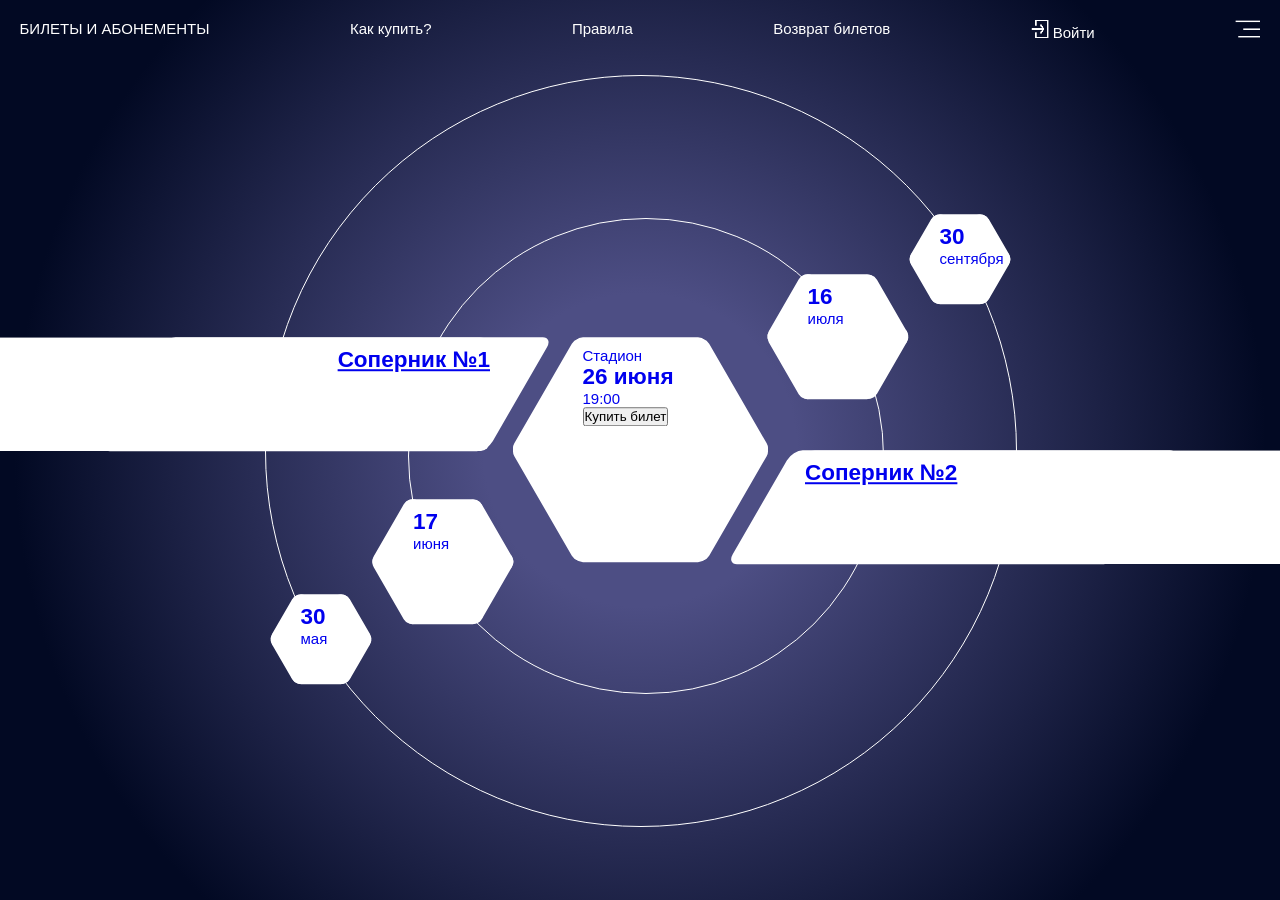
==== index.html @ 49f5b490 "fix classes" ====
<!DOCTYPE html>
<html lang="en">
<head>
    <meta charset="UTF-8">
    <meta name="viewport" content="width=device-width, initial-scale=1.0">
    <title>Hexagon</title>
    <link rel="stylesheet" href="style.css">
    <link rel="shortcut icon" href="/assets/favicon.png" type="image/png">
</head>
<body>
    <div class="circle circle--little"></div>
    <div class="circle circle--big"></div>
    <header>
        <nav class="nav">
            <ul class="nav__list">
                <li class="nav__item nav__item--uppercase"><a class="nav__link" href="#">билеты и абонементы</a></li>
                <li class="nav__item"><a class="nav__link" href="#">как купить?</a></li>
                <li class="nav__item"><a class="nav__link" href="#">правила</a></li>
                <li class="nav__item"><a class="nav__link" href="#">возврат билетов</a></li>
                <li class="nav__item"><a class="nav__link nav__link__entry" href="#"><img src="/assets/door.png" alt="" class="nav__icon nav__icon--door" height="18px"> войти</a></li>
                <li class="nav__item"> <a class="nav__link" href="#"><img src="/assets/burger.png" alt="меню" class="nav__icon nav__icon--burger" height="18px"></a>  </li>
            </ul>
        </nav>
    </header>
    <main class="hex">
        <ul class="hex__list">
            <li class="hex__item hex__item--mini hex__item--mini--right">
                <div class="hex__content">
                    <a href="#" class="hex__link">
                        <h2 class="hex__title">30</h2>
                        <p class="text hex__text">сентября</p>
                    </a>
                </div>
            </li>
            <li class="hex__item hex__item--medium hex__item--medium--right">
                <div class="hex__content">
                    <a href="#" class="hex__link">
                        <h2 class="hex__title">16</h2>
                        <p class="text hex__text">июля</p>
                    </a>
                </div>
            </li>
            <li class="hex__strip hex__strip--left">
                <div class="hex__strip__content hex__strip__content--left">
                    <a href="#" class="strip__link">
                        <h2 class="strip__title">Соперник №1</h2>
                    </a>
                </div>
            </li>
            <li class="hex__item hex__item--large hex__item--center">
                <div class="hex__content">
                    <a href="#" class="hex__link">
                        <p class="text _lo__textcation">Стадион</p>
                        <h2 class="hex__title">26 июня</h2>
                        <p class="text hex__text">19:00</p>
                        <button class="button button_buy">Купить билет</button>
                    </a>
                </div>
            </li>
            <li class="hex__strip hex__strip--right">
                <div class="hex__strip__content hex__strip__content--right">
                    <a href="#" class="strip__link">
                        <h2 class="strip__title">Соперник №2</h2>
                    </a>
                </div>
            </li>
            <li class="hex__item hex__item--medium hex__item--medium--left">
                <div class="hex__content">
                    <a href="#" class="hex__link">
                        <h2 class="hex__title">17</h2>
                        <p class="text hex__text">июня</p>
                    </a>
                </div>
            </li>
            <li class="hex__item hex__item--mini hex__item--mini--left">
                <div class="hex__content">
                    <a href="#" class="hex__link">
                        <h2 class="hex__title">30</h2>
                        <p class="text hex__text">мая</p>
                    </a>
                </div>
            </li>
        </ul>
    </main>
    <footer></footer>
    <script src="script.js"></script>
</body>
</html>
---- style.css ----
* {
  margin: 0;
  padding: 0;
}

html {
  /* background-color: #020923; */
  /* background: radial-gradient(circle at center, #4d4e84 30%, #020923), #020923;
  background-repeat: no-repeat, repeat; */
  background: radial-gradient(circle at center, #4d4e84 20%, #020923 80%);
  background-repeat: no-repeat;
  background-size: cover;
  /* height: 100vh; */

  font-size: 15px;
}

body {
  position: relative;
  
  font-family: Arial, Helvetica, sans-serif;

  height: 100vh;
  width: 100vw;
}

.circle {
  position: absolute;
  left:50%;
  top:50%;

  border: 1px solid white;
  border-radius: 50%;
}

.circle--little {
  height: 31.6rem;
  width: 31.6rem;

  margin-left:-15.5rem; 
  margin-top:-15.5rem; 
}

.circle--big {
  height: 50rem;
  width: 50rem;

  margin-left:-25rem; 
  margin-top:-25rem; 
}


/* навигатор */
.nav__list {
  display: flex;
  flex-wrap: nowrap;
  flex-direction: row;
  justify-content: space-between;

  list-style-type: none;
}

.nav__link, .hex__link {
  display: inline-block;

  white-space: nowrap;
  text-decoration: none;
}

.nav__link {
  color: white;
}

.nav__item {
  padding: 1.3rem;
}

.nav__link::first-letter {
  text-transform: capitalize;
}

.nav__link__entry {
  text-transform: capitalize;
}

.nav__item--uppercase {
  text-transform: uppercase;
}

/* блок с гексагонами */

/* ниже идёт отрисовка гексагонов - не стоит трогать эти стили */
.hex__item {
  position: relative;
  background: white;

  height: 15rem;
  width: 9rem;
  box-sizing: border-box;

  border: 10px solid white;
  border-radius: 10px;

  cursor: pointer;

  transition: all 400ms;
}

.hex__item::before,
.hex__item::after {
  content: "";
  position: absolute;
  top: -10px;
  left: -10px;

  height: 100%;
  width: 100%;

  background: inherit;
  border: inherit;
  border-radius: inherit;
}
.hex__item::before {
  transform: rotate(60deg);
}
.hex__item::after {
  transform: rotate(-60deg);
}
/* выше идёт отрисовка гексагонов */

.hex {
  width: 100%;
  height: 100%;
  position: fixed;
  top: 0;
  left: 0;
}

.hex__list {
  display: grid;
  grid-template-columns: 9rem 1.5rem 4rem 1.5rem 2rem 5.3rem 1.5rem 0.5rem 4rem 9rem 4rem 0.5rem 1.5rem 5.3rem 2rem 1.5rem 4rem 1.5rem 9rem;
  grid-template-rows: 4rem 2.11rem 2.11rem 4.22rem 3.28rem 3.28rem 4.22rem 2.11rem 2.11rem 4rem;
  justify-content: center;

  list-style-type: none;

  position: absolute;
  top: 50%;
  left: 50%;
  transform: translate(-50%, -50%);
}

.hex__item--mini {
  height: 6rem;
  width: 4rem;
}

.hex__item--medium {
  height: 8.33rem;
  width: 5.3rem;
}

.hex__item--large {
  height: 15rem;
  width: 9rem;
}

.hex__strip {
  position: relative;
  background: white;

  height: 7.567rem;
  /* width: 100%; */
  transform: skewX(-30deg);
  box-sizing: border-box;

  border: 10px solid white;
  border-radius: 10px;

  transition: all 400ms;
}

.hex__strip__content {
  position: absolute;
  background: inherit;
  top: -10px;

  height: inherit;
  width: 1500px;
  transform: skewX(30deg);
  box-sizing: border-box;

  border: inherit;
  border-radius: inherit;

  transition: inherit;
}

.hex__strip__content--left {
  right: 20px;
  border-right: none;
  text-align: right;
}

.hex__strip__content--right {
 left: 35px;
 border-left: none;
  text-align: left;
}

.hex__item--mini--right {
  grid-row-start: 1;
  grid-row-end: 3;
  grid-column-start: 17;
  grid-column-end: 18;
}

.hex__item--medium--right {
  grid-row-start: 2;
  grid-row-end: 5;
  grid-column-start: 14;
  grid-column-end: 15;
}

.hex__strip--left {
    grid-row-start: 4;
    grid-row-end: 6;
    grid-column-start: 1;
    grid-column-end: 10;

    margin-right: 3.5rem;
}

.hex__item--center {
  grid-row-start: 4;
  grid-row-end: 8;
  grid-column-start: 10;
  grid-column-end: 11;
}

.hex__strip--right {
  grid-row-start: 6;
  grid-row-end: 8;
  grid-column-start: 11;
  grid-column-end: 20;

  margin-left: 3.5rem;
}

.hex__item--medium--left {
  grid-row-start: 7;
  grid-row-end: 10;
  grid-column-start: 6;
  grid-column-end: 7;
}

.hex__item--mini--left {
  grid-row-start: 9;
  grid-row-end: 11;
  grid-column-start: 3;
  grid-column-end: 4;
}

.hex__content {
  position: absolute;
  z-index: 1;
}
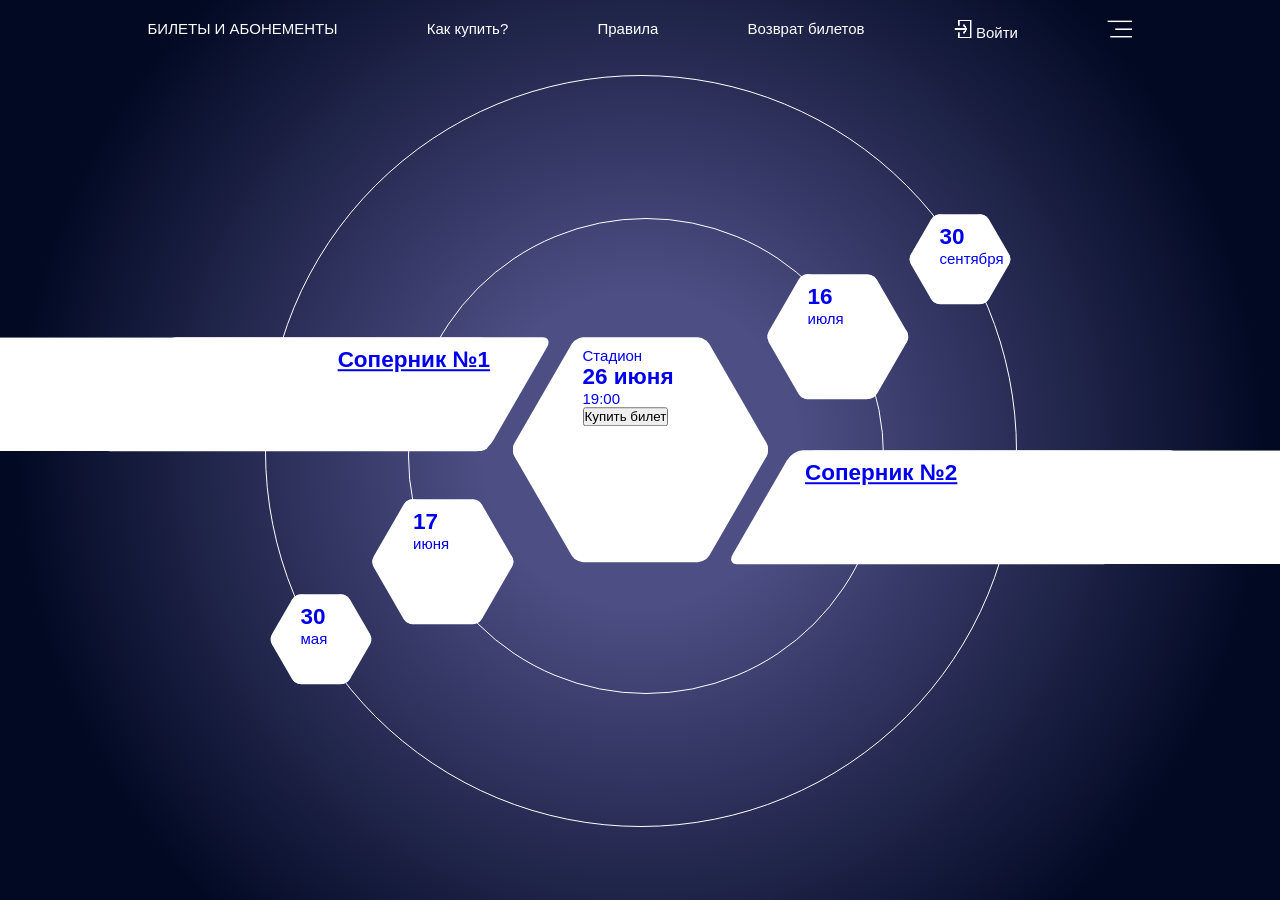
==== commit 65d4d3b4: "WIP" ====
--- a/index.html
+++ b/index.html
@@ -17,7 +17,7 @@
                 <li class="nav__item"><a class="nav__link" href="#">как купить?</a></li>
                 <li class="nav__item"><a class="nav__link" href="#">правила</a></li>
                 <li class="nav__item"><a class="nav__link" href="#">возврат билетов</a></li>
-                <li class="nav__item"><a class="nav__link nav__link__entry" href="#"><img src="/assets/door.png" alt="" class="nav__icon nav__icon--door" height="18px"> войти</a></li>
+                <li class="nav__item nav__item__entry"><a class="nav__link nav__link__entry" href="#"><img src="/assets/door.png" alt="" class="nav__icon nav__icon--door" height="18px"> войти</a></li>
                 <li class="nav__item"> <a class="nav__link" href="#"><img src="/assets/burger.png" alt="меню" class="nav__icon nav__icon--burger" height="18px"></a>  </li>
             </ul>
         </nav>
--- a/style.css
+++ b/style.css
@@ -4,15 +4,13 @@
 }
 
 html {
-  /* background-color: #020923; */
-  /* background: radial-gradient(circle at center, #4d4e84 30%, #020923), #020923;
-  background-repeat: no-repeat, repeat; */
   background: radial-gradient(circle at center, #4d4e84 20%, #020923 80%);
   background-repeat: no-repeat;
   background-size: cover;
-  /* height: 100vh; */
 
   font-size: 15px;
+
+  overflow: hidden;
 }
 
 body {
@@ -57,6 +55,9 @@
   flex-direction: row;
   justify-content: space-between;
 
+  max-width: 1024px;
+  margin: 0 auto;
+
   list-style-type: none;
 }
 
@@ -82,6 +83,10 @@
 .nav__link__entry {
   text-transform: capitalize;
 }
+
+/* .nav__item__entry {
+  align-self: right;
+} */
 
 .nav__item--uppercase {
   text-transform: uppercase;
@@ -134,6 +139,8 @@
   position: fixed;
   top: 0;
   left: 0;
+/* 
+  overflow: hidden; */
 }
 
 .hex__list {
@@ -170,7 +177,6 @@
   background: white;
 
   height: 7.567rem;
-  /* width: 100%; */
   transform: skewX(-30deg);
   box-sizing: border-box;
 
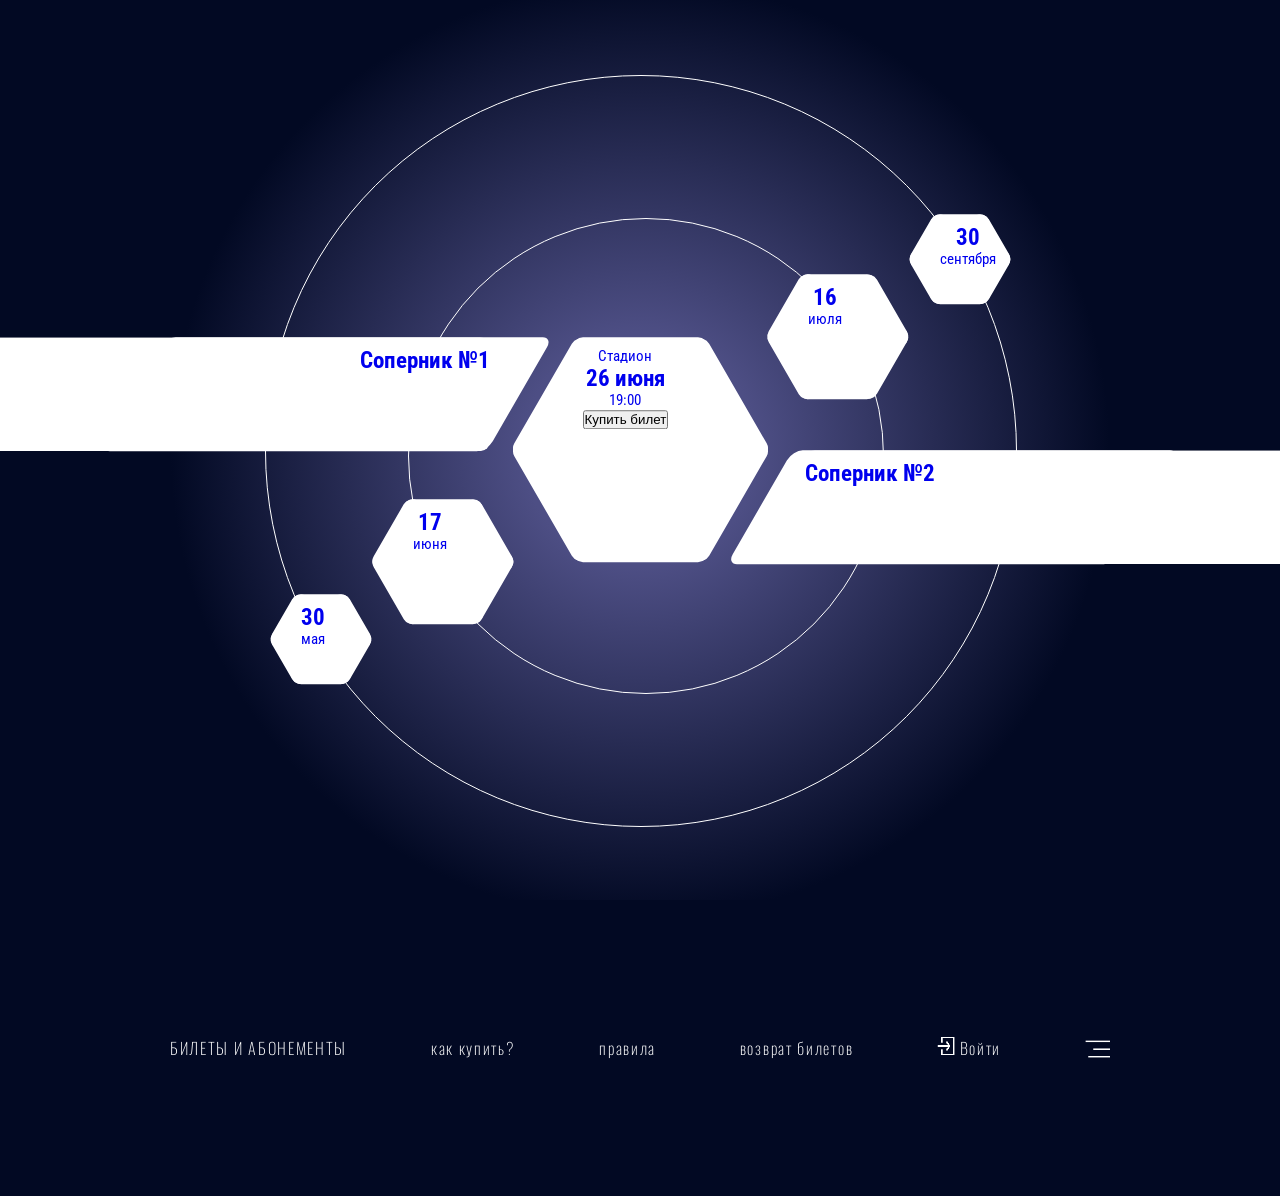
==== commit 8f3cebf6: "WIP" ====
--- a/index.html
+++ b/index.html
@@ -8,6 +8,7 @@
     <link rel="shortcut icon" href="/assets/favicon.png" type="image/png">
 </head>
 <body>
+    <div class="gradient_bg"></div>
     <div class="circle circle--little"></div>
     <div class="circle circle--big"></div>
     <header>
--- a/style.css
+++ b/style.css
@@ -1,25 +1,59 @@
+@import url('https://fonts.googleapis.com/css2?family=Oswald:wght@200;300;400;500;600;700&display=swap');
+@import url('https://fonts.googleapis.com/css2?family=Roboto+Condensed:wght@300;400;700&display=swap');
+
 * {
   margin: 0;
   padding: 0;
 }
 
-html {
+html {  
+  background: #020923;
+
+  font-size: 15px;
+
+  overflow: hidden;
+}
+
+body {
+  position: relative;
+  
+  font-family: "Roboto Condensed", Arial, Helvetica, sans-serif;
+
+  height: 100vh;
+  width: 100vw;
+}
+
+.gradient_bg {
+  height: 100vh;
+  width: 100vw;
+
   background: radial-gradient(circle at center, #4d4e84 20%, #020923 80%);
   background-repeat: no-repeat;
   background-size: cover;
-
-  font-size: 15px;
-
-  overflow: hidden;
-}
-
-body {
-  position: relative;
-  
-  font-family: Arial, Helvetica, sans-serif;
-
-  height: 100vh;
-  width: 100vw;
+}
+
+@media (min-width: 950px) {
+  .gradient_bg {
+    background: radial-gradient(circle at center, #4d4e84 15%, #020923 70%);
+  }
+}
+
+@media (min-width: 1100px) {
+  .gradient_bg {
+    background: radial-gradient(circle at center, #4d4e84 15%, #020923 60%);
+  }
+}
+
+@media (min-width: 1400px) {
+  .gradient_bg {
+    background: radial-gradient(circle at center, #4d4e84 10%, #020923 47%);
+  }
+}
+
+@media (min-width: 1800px) {
+  .gradient_bg {
+    background: radial-gradient(circle at center, #4d4e84 10%, #020923 40%);
+  }
 }
 
 .circle {
@@ -49,11 +83,25 @@
 
 
 /* навигатор */
+.nav {  
+  /* display: block; */
+
+  font-family: "Oswald", Arial, Helvetica, sans-serif;
+  font-weight: 200;
+  font-size: 1.08rem;
+  letter-spacing: 1.7px;
+
+  /* position: absolute;
+  top: 115px;
+  width: 100%;
+  z-index: 100; */
+}
+
 .nav__list {
   display: flex;
   flex-wrap: nowrap;
   flex-direction: row;
-  justify-content: space-between;
+  justify-content: center;
 
   max-width: 1024px;
   margin: 0 auto;
@@ -61,9 +109,10 @@
   list-style-type: none;
 }
 
-.nav__link, .hex__link {
-  display: inline-block;
-
+.nav__link, .hex__link, .strip__link {
+  /* display: inline-block; */
+
+  vertical-align: middle;
   white-space: nowrap;
   text-decoration: none;
 }
@@ -73,7 +122,37 @@
 }
 
 .nav__item {
-  padding: 1.3rem;
+  flex-grow: 1;
+  text-align: center;
+
+  padding: 8.9rem 0rem;
+}
+
+.nav__item:first-of-type {
+  /* padding-left: 3rem; */
+  
+}
+
+.nav__item--uppercase {
+  align-self: left;
+}
+
+.nav__item:nth-of-type(2) {}
+
+.nav__item:nth-of-type(3) {
+  padding-left: 0rem;
+  padding-right: 0rem;
+}
+
+.nav__item:nth-of-type(4) {}
+
+.nav__item__entry {
+  /* padding-right: 0rem; */
+}
+
+.nav__item:last-of-type {
+  /* padding-right: 2.8rem; */
+  padding-top: 9.1rem;
 }
 
 .nav__link::first-letter {
@@ -97,6 +176,8 @@
 /* ниже идёт отрисовка гексагонов - не стоит трогать эти стили */
 .hex__item {
   position: relative;
+  text-align: center;
+  
   background: white;
 
   height: 15rem;
@@ -139,8 +220,8 @@
   position: fixed;
   top: 0;
   left: 0;
-/* 
-  overflow: hidden; */
+
+  /* margin-top: -70px; */
 }
 
 .hex__list {
@@ -163,7 +244,7 @@
 }
 
 .hex__item--medium {
-  height: 8.33rem;
+  height: 8.34rem;
   width: 5.3rem;
 }
 
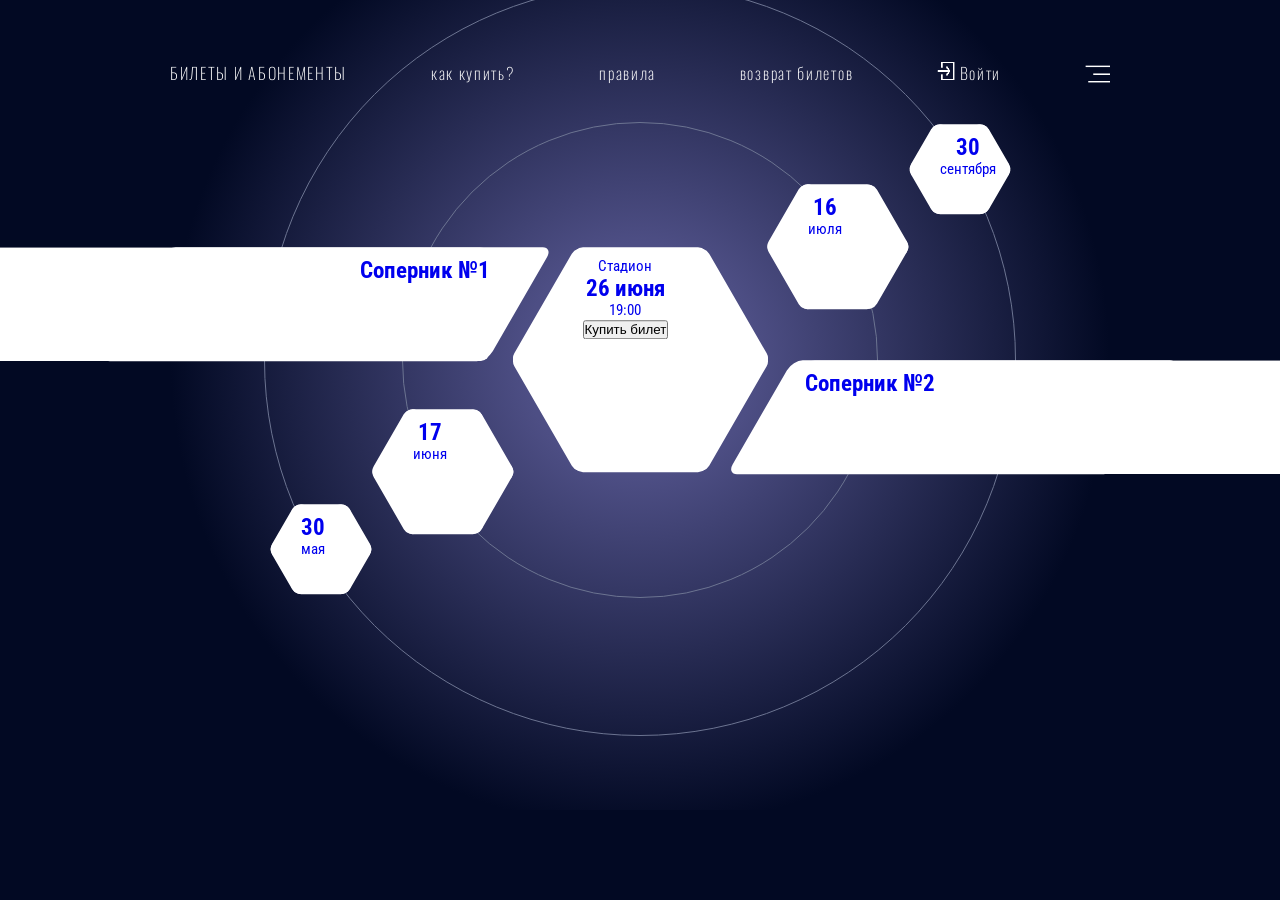
==== commit 82e2be12: "fix bg position" ====
--- a/index.html
+++ b/index.html
@@ -9,8 +9,11 @@
 </head>
 <body>
     <div class="gradient_bg"></div>
-    <div class="circle circle--little"></div>
-    <div class="circle circle--big"></div>
+    <div class="circles_bg">
+        <div class="circle circle--little"></div>
+        <div class="circle circle--big"></div>
+    </div>
+
     <header>
         <nav class="nav">
             <ul class="nav__list">
--- a/style.css
+++ b/style.css
@@ -24,8 +24,18 @@
 }
 
 .gradient_bg {
-  height: 100vh;
-  width: 100vw;
+  position: absolute;
+  z-index: -2;
+  
+  top: 50%;
+  left: 50%;
+
+  transform: translate(-50%, -50%);
+
+  height: inherit;
+  width: inherit;
+
+  /* margin-top: -100px; */
 
   background: radial-gradient(circle at center, #4d4e84 20%, #020923 80%);
   background-repeat: no-repeat;
@@ -56,45 +66,45 @@
   }
 }
 
+.circles_bg {
+  margin-top: -10vh;
+}
+
 .circle {
   position: absolute;
+  z-index: -1;
   left:50%;
   top:50%;
-
-  border: 1px solid white;
+ 
+
+  border: 1px solid #6c7491;
   border-radius: 50%;
 }
 
 .circle--little {
   height: 31.6rem;
   width: 31.6rem;
-
-  margin-left:-15.5rem; 
-  margin-top:-15.5rem; 
+  transform: translate(-50%, -50%);
+
+  /* margin-left:-15.5rem; 
+  margin-top:-15.5rem;  */
 }
 
 .circle--big {
   height: 50rem;
   width: 50rem;
-
-  margin-left:-25rem; 
-  margin-top:-25rem; 
+  transform: translate(-50%, -50%);
+  /* margin-left:-25rem; 
+  margin-top:-25rem;  */
 }
 
 
 /* навигатор */
 .nav {  
-  /* display: block; */
-
   font-family: "Oswald", Arial, Helvetica, sans-serif;
   font-weight: 200;
   font-size: 1.08rem;
   letter-spacing: 1.7px;
-
-  /* position: absolute;
-  top: 115px;
-  width: 100%;
-  z-index: 100; */
 }
 
 .nav__list {
@@ -105,13 +115,12 @@
 
   max-width: 1024px;
   margin: 0 auto;
+  padding-top: 1rem;
 
   list-style-type: none;
 }
 
 .nav__link, .hex__link, .strip__link {
-  /* display: inline-block; */
-
   vertical-align: middle;
   white-space: nowrap;
   text-decoration: none;
@@ -236,6 +245,7 @@
   top: 50%;
   left: 50%;
   transform: translate(-50%, -50%);
+  margin-top: -10vh;
 }
 
 .hex__item--mini {
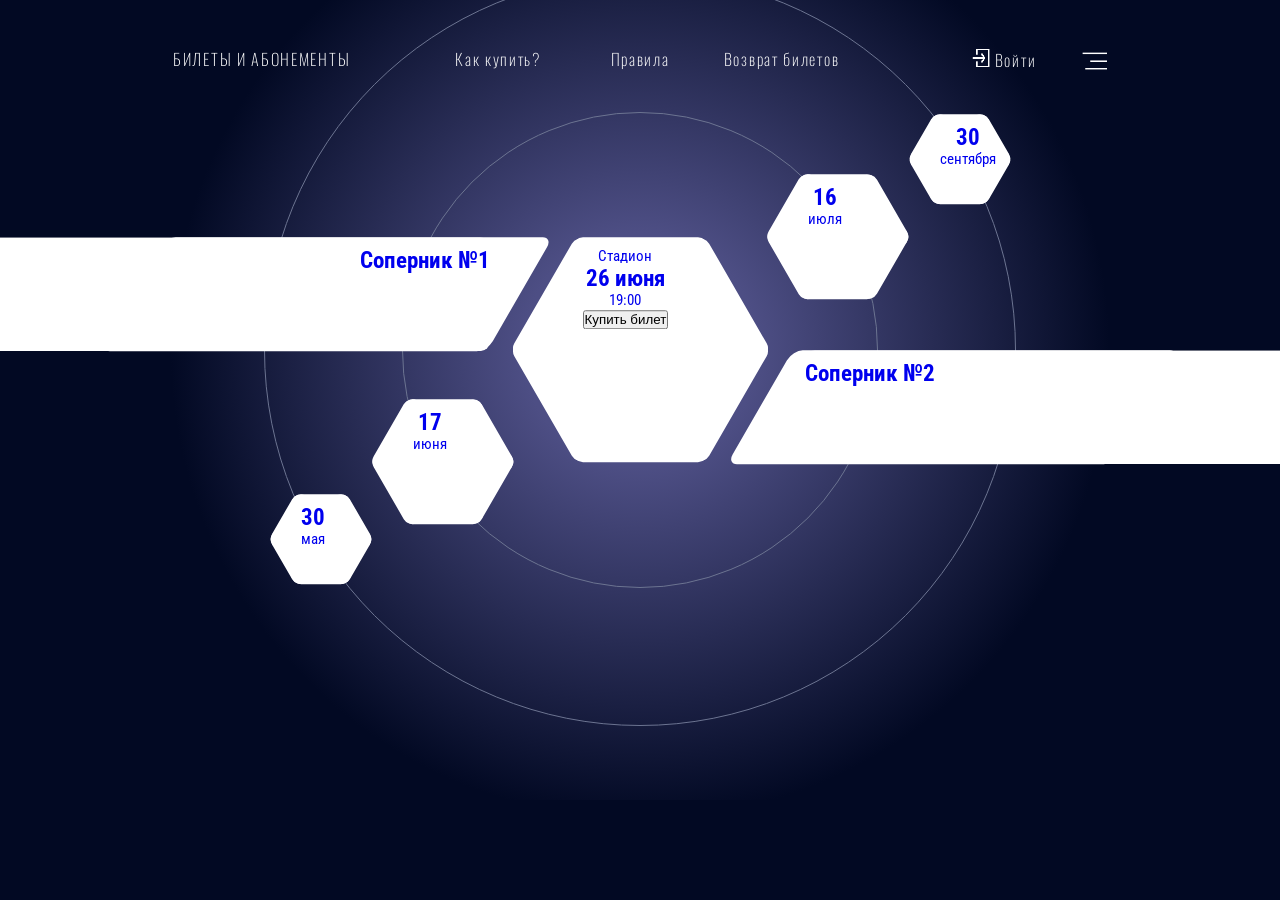
==== commit 9fadcf6b: "fix header nav" ====
--- a/index.html
+++ b/index.html
@@ -17,11 +17,11 @@
     <header>
         <nav class="nav">
             <ul class="nav__list">
-                <li class="nav__item nav__item--uppercase"><a class="nav__link" href="#">билеты и абонементы</a></li>
-                <li class="nav__item"><a class="nav__link" href="#">как купить?</a></li>
-                <li class="nav__item"><a class="nav__link" href="#">правила</a></li>
-                <li class="nav__item"><a class="nav__link" href="#">возврат билетов</a></li>
-                <li class="nav__item nav__item__entry"><a class="nav__link nav__link__entry" href="#"><img src="/assets/door.png" alt="" class="nav__icon nav__icon--door" height="18px"> войти</a></li>
+                <li class="nav__item nav__item--uppercase"><a class="nav__link" href="#">Билеты и абонементы</a></li>
+                <li class="nav__item"><a class="nav__link" href="#">Как купить?</a></li>
+                <li class="nav__item"><a class="nav__link" href="#">Правила</a></li>
+                <li class="nav__item"><a class="nav__link" href="#">Возврат билетов</a></li>
+                <li class="nav__item nav__item__entry"><a class="nav__link nav__link__entry" href="#"><img src="/assets/door.png" alt="" class="nav__icon nav__icon--door" height="18px"> Войти</a></li>
                 <li class="nav__item"> <a class="nav__link" href="#"><img src="/assets/burger.png" alt="меню" class="nav__icon nav__icon--burger" height="18px"></a>  </li>
             </ul>
         </nav>
--- a/style.css
+++ b/style.css
@@ -29,13 +29,10 @@
   
   top: 50%;
   left: 50%;
-
   transform: translate(-50%, -50%);
 
   height: inherit;
   width: inherit;
-
-  /* margin-top: -100px; */
 
   background: radial-gradient(circle at center, #4d4e84 20%, #020923 80%);
   background-repeat: no-repeat;
@@ -67,7 +64,7 @@
 }
 
 .circles_bg {
-  margin-top: -10vh;
+  margin-top: -100px;
 }
 
 .circle {
@@ -85,17 +82,12 @@
   height: 31.6rem;
   width: 31.6rem;
   transform: translate(-50%, -50%);
-
-  /* margin-left:-15.5rem; 
-  margin-top:-15.5rem;  */
 }
 
 .circle--big {
   height: 50rem;
   width: 50rem;
   transform: translate(-50%, -50%);
-  /* margin-left:-25rem; 
-  margin-top:-25rem;  */
 }
 
 
@@ -105,13 +97,15 @@
   font-weight: 200;
   font-size: 1.08rem;
   letter-spacing: 1.7px;
+  line-height: 1.1rem;
 }
 
 .nav__list {
   display: flex;
   flex-wrap: nowrap;
   flex-direction: row;
-  justify-content: center;
+  justify-content: space-between;
+  /* align-content: center; */
 
   max-width: 1024px;
   margin: 0 auto;
@@ -132,49 +126,43 @@
 
 .nav__item {
   flex-grow: 1;
+  flex-shrink: 1;
+  flex-basis: 0;
   text-align: center;
 
   padding: 8.9rem 0rem;
 }
 
-.nav__item:first-of-type {
-  /* padding-left: 3rem; */
-  
-}
-
-.nav__item--uppercase {
-  align-self: left;
-}
-
-.nav__item:nth-of-type(2) {}
+.nav__item:nth-of-type(1) {
+  flex-grow: 1.8;
+  text-align: left;
+
+  margin-left: 3rem;
+}
+
+.nav__item:nth-of-type(2) {
+  flex-grow: 1;
+}
 
 .nav__item:nth-of-type(3) {
-  padding-left: 0rem;
-  padding-right: 0rem;
-}
-
-.nav__item:nth-of-type(4) {}
-
-.nav__item__entry {
-  /* padding-right: 0rem; */
-}
-
-.nav__item:last-of-type {
-  /* padding-right: 2.8rem; */
+  flex-grow: 1;
+}
+
+.nav__item:nth-of-type(4) {
+  flex-grow: 1;
+}
+
+.nav__item:nth-of-type(5) {
+  flex-grow: 1.3;
+  text-align: right;
+}
+
+.nav__item:nth-of-type(6) {
+  flex-grow: .5;
+  text-align: right;
   padding-top: 9.1rem;
-}
-
-.nav__link::first-letter {
-  text-transform: capitalize;
-}
-
-.nav__link__entry {
-  text-transform: capitalize;
-}
-
-/* .nav__item__entry {
-  align-self: right;
-} */
+  margin-right: 3rem;
+}
 
 .nav__item--uppercase {
   text-transform: uppercase;
@@ -245,7 +233,7 @@
   top: 50%;
   left: 50%;
   transform: translate(-50%, -50%);
-  margin-top: -10vh;
+  margin-top: -100px ;
 }
 
 .hex__item--mini {
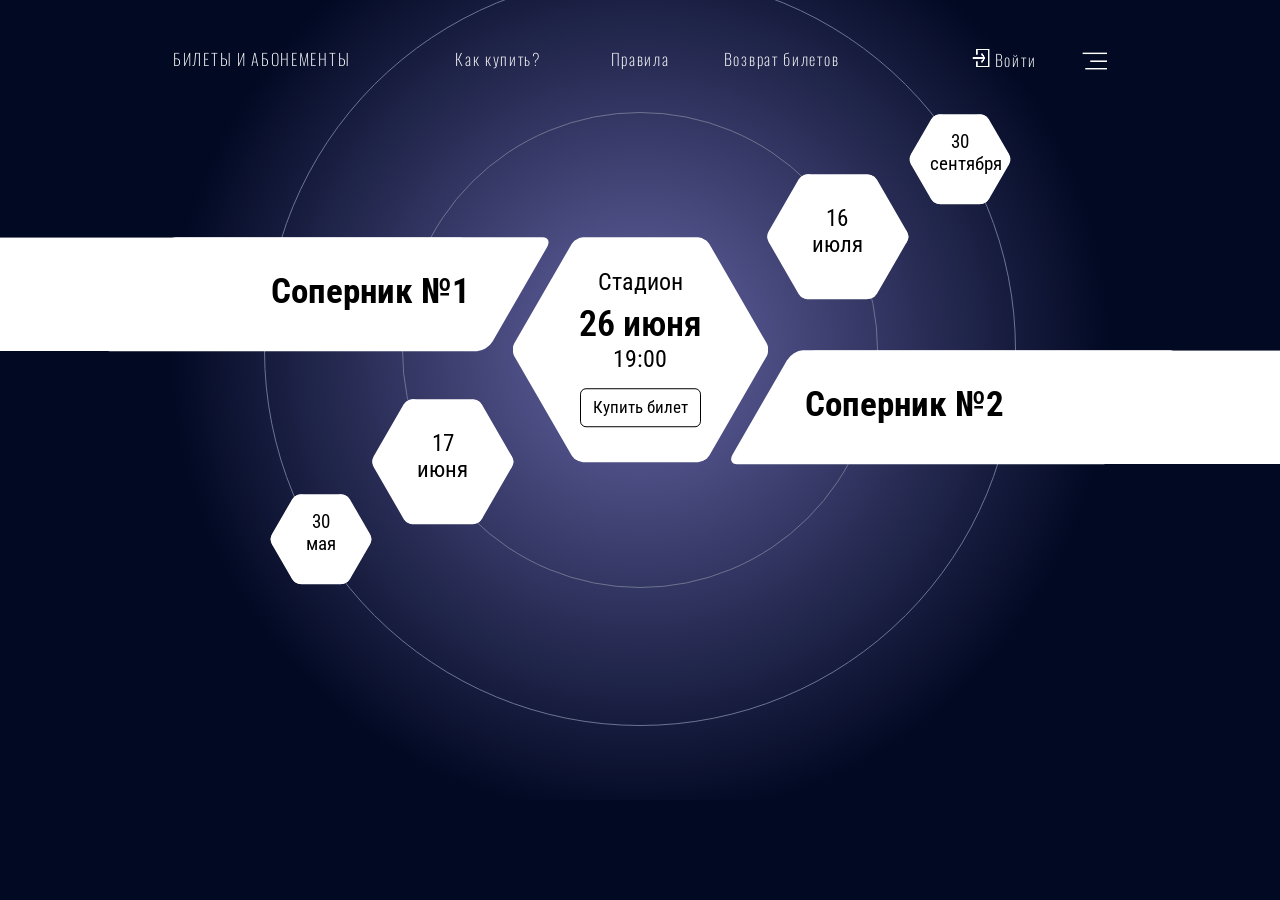
==== commit 49b89ccc: "fix styles for hex text" ====
--- a/index.html
+++ b/index.html
@@ -31,16 +31,16 @@
             <li class="hex__item hex__item--mini hex__item--mini--right">
                 <div class="hex__content">
                     <a href="#" class="hex__link">
-                        <h2 class="hex__title">30</h2>
-                        <p class="text hex__text">сентября</p>
+                        <h2 class="hex__date hex__date--day">30</h2>
+                        <p class="text hex__text hex__date hex__date--month">сентября</p>
                     </a>
                 </div>
             </li>
             <li class="hex__item hex__item--medium hex__item--medium--right">
                 <div class="hex__content">
                     <a href="#" class="hex__link">
-                        <h2 class="hex__title">16</h2>
-                        <p class="text hex__text">июля</p>
+                        <h2 class="hex__date hex__date--day">16</h2>
+                        <p class="text hex__text hex__date hex__date--month">июля</p>
                     </a>
                 </div>
             </li>
@@ -54,10 +54,10 @@
             <li class="hex__item hex__item--large hex__item--center">
                 <div class="hex__content">
                     <a href="#" class="hex__link">
-                        <p class="text _lo__textcation">Стадион</p>
-                        <h2 class="hex__title">26 июня</h2>
-                        <p class="text hex__text">19:00</p>
-                        <button class="button button_buy">Купить билет</button>
+                        <p class="text hex__text hex__location">Стадион</p>
+                        <h2 class="hex__date hex__date--full">26 июня</h2>
+                        <p class="text hex__text hex__time">19:00</p>
+                        <button class="button button--buy">Купить билет</button>
                     </a>
                 </div>
             </li>
@@ -71,16 +71,16 @@
             <li class="hex__item hex__item--medium hex__item--medium--left">
                 <div class="hex__content">
                     <a href="#" class="hex__link">
-                        <h2 class="hex__title">17</h2>
-                        <p class="text hex__text">июня</p>
+                        <h2 class="hex__date hex__date--day">17</h2>
+                        <p class="text hex__text hex__date hex__date--month">июня</p>
                     </a>
                 </div>
             </li>
             <li class="hex__item hex__item--mini hex__item--mini--left">
                 <div class="hex__content">
                     <a href="#" class="hex__link">
-                        <h2 class="hex__title">30</h2>
-                        <p class="text hex__text">мая</p>
+                        <h2 class="hex__date hex__date--day">30</h2>
+                        <p class="text hex__text hex__date hex__date--month">мая</p>
                     </a>
                 </div>
             </li>
--- a/style.css
+++ b/style.css
@@ -168,6 +168,15 @@
   text-transform: uppercase;
 }
 
+@media (max-width: 1000px) {
+  .nav__item:nth-of-type(1) {
+    margin-left: 1rem;
+  }
+  .nav__item:nth-of-type(6) {
+    margin-right: 1rem;
+  }
+}
+
 /* блок с гексагонами */
 
 /* ниже идёт отрисовка гексагонов - не стоит трогать эти стили */
@@ -217,10 +226,9 @@
   position: fixed;
   top: 0;
   left: 0;
-
-  /* margin-top: -70px; */
-}
-
+}
+
+/* новый элементы вписывать в существующую сетку, не надо новых ячеек */
 .hex__list {
   display: grid;
   grid-template-columns: 9rem 1.5rem 4rem 1.5rem 2rem 5.3rem 1.5rem 0.5rem 4rem 9rem 4rem 0.5rem 1.5rem 5.3rem 2rem 1.5rem 4rem 1.5rem 9rem;
@@ -251,6 +259,10 @@
   width: 9rem;
 }
 
+.hex__item--large .hex__link {
+  cursor: default; /* переделать в класс, чтобы JS мог легче подхватывать */
+}
+
 .hex__strip {
   position: relative;
   background: white;
@@ -282,7 +294,7 @@
 }
 
 .hex__strip__content--left {
-  right: 20px;
+  right: 40px;
   border-right: none;
   text-align: right;
 }
@@ -350,3 +362,106 @@
   position: absolute;
   z-index: 1;
 }
+
+/* стили для текста внутри гексагонов и полосок */
+.hex__link, .hex__text, .strip__link, .strip__title{
+  color: black;
+  
+  /* margin: 0;
+  padding: 0; */
+}
+
+.strip__link {
+  display: inline-block;
+  line-height: 6rem;
+
+  font-size: 1.55rem;
+  font-stretch: ultra-condensed;
+}
+
+/* .hex__content, .hex__link, .hex__text {
+  display: inline-block;
+  height: inherit;
+  width: inherit;
+} */
+
+.hex__content {
+  /* display: block; */
+  position: absolute;
+  transform: translate(-10px, -10px); /*зависит от ширины бордера в hex__item */
+  
+  height: inherit;
+  width: inherit;
+
+  /* vertical-align: center; */
+}
+
+.hex__link {
+  display: flex;
+  flex-direction: column;
+  justify-content: center;
+  /* vertical-align: baseline; */
+
+  height: inherit;
+  width: inherit;
+
+  margin-top: -0.4rem;
+}
+
+.hex__date {
+  font-weight: 400;
+  font-size: 1.5rem;
+  letter-spacing: 0px;
+  font-stretch: ultra-condensed;
+}
+
+.hex__item--mini .hex__date {
+  font-weight: 400;
+  font-size: 1.24rem;
+}
+
+.hex__item--large .hex__date {
+  font-weight: 600;
+  font-size: 2.4rem;
+
+  padding-top: 0.5rem;
+}
+
+.hex__location {
+  padding-top: 1rem;
+}
+
+.hex__location, .hex__time {
+  font-size: 1.59rem;
+  font-stretch: ultra-condensed;
+}
+
+.button {
+  cursor: pointer;
+
+  background-color: transparent;
+  
+  border: 1px solid black;
+  border-radius: 6px;
+  
+  font: inherit;
+  font-size: 1.1rem;
+  
+  padding: 0.6rem 0.8rem;
+  margin: 0.5rem auto;
+  margin-top: 1rem;
+}
+
+.button:hover {
+  background-color: rgba(2, 9, 35, 0.75);
+  border-color: white;
+  color: white;
+
+  transition: all linear 250ms;
+}
+
+/* .button:active {
+
+} */
+
+
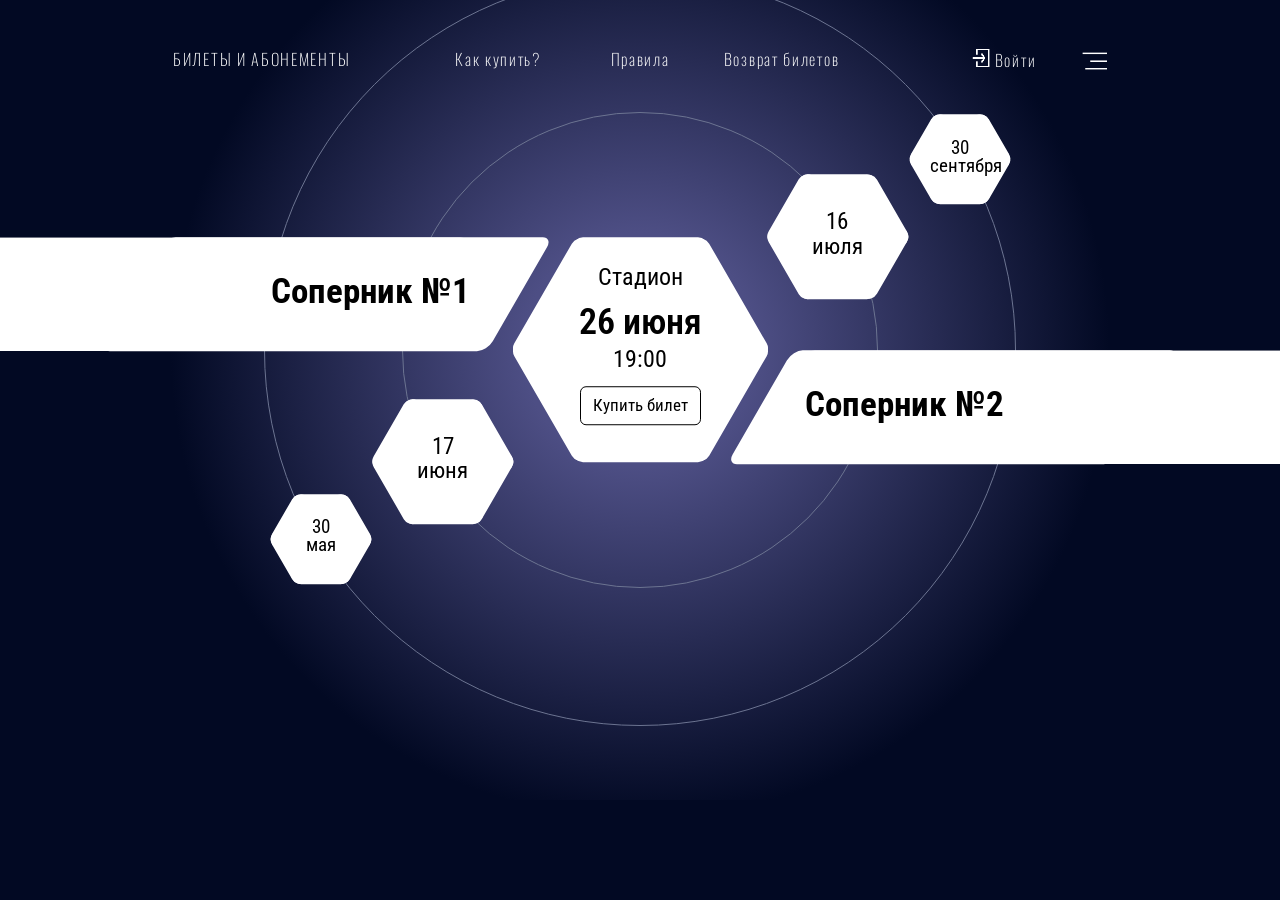
==== commit dead0c94: "WIP" ====
--- a/index.html
+++ b/index.html
@@ -31,16 +31,20 @@
             <li class="hex__item hex__item--mini hex__item--mini--right">
                 <div class="hex__content">
                     <a href="#" class="hex__link">
+                        <h2 class="hex__date hex__date--full hidden">30 сентября</h2>
                         <h2 class="hex__date hex__date--day">30</h2>
                         <p class="text hex__text hex__date hex__date--month">сентября</p>
+                        <button class="button button--buy hidden">Купить билет</button>
                     </a>
                 </div>
             </li>
             <li class="hex__item hex__item--medium hex__item--medium--right">
                 <div class="hex__content">
                     <a href="#" class="hex__link">
+                        <h2 class="hex__date hex__date--full hidden">16 июля</h2>
                         <h2 class="hex__date hex__date--day">16</h2>
                         <p class="text hex__text hex__date hex__date--month">июля</p>
+                        <button class="button button--buy hidden">Купить билет</button>
                     </a>
                 </div>
             </li>
@@ -55,6 +59,8 @@
                 <div class="hex__content">
                     <a href="#" class="hex__link">
                         <p class="text hex__text hex__location">Стадион</p>
+                        <h2 class="hex__date hex__date--day hidden">26</h2>
+                        <p class="text hex__text hex__date hex__date--month hidden">июня</p>
                         <h2 class="hex__date hex__date--full">26 июня</h2>
                         <p class="text hex__text hex__time">19:00</p>
                         <button class="button button--buy">Купить билет</button>
@@ -71,16 +77,20 @@
             <li class="hex__item hex__item--medium hex__item--medium--left">
                 <div class="hex__content">
                     <a href="#" class="hex__link">
+                        <h2 class="hex__date hex__date--full hidden">17 июня</h2>
                         <h2 class="hex__date hex__date--day">17</h2>
                         <p class="text hex__text hex__date hex__date--month">июня</p>
+                        <button class="button button--buy hidden">Купить билет</button>
                     </a>
                 </div>
             </li>
             <li class="hex__item hex__item--mini hex__item--mini--left">
                 <div class="hex__content">
                     <a href="#" class="hex__link">
+                        <h2 class="hex__date hex__date--full hidden">30 мая</h2>
                         <h2 class="hex__date hex__date--day">30</h2>
                         <p class="text hex__text hex__date hex__date--month">мая</p>
+                        <button class="button button--buy hidden">Купить билет</button>
                     </a>
                 </div>
             </li>
--- a/style.css
+++ b/style.css
@@ -386,26 +386,11 @@
 } */
 
 .hex__content {
-  /* display: block; */
   position: absolute;
   transform: translate(-10px, -10px); /*зависит от ширины бордера в hex__item */
   
   height: inherit;
   width: inherit;
-
-  /* vertical-align: center; */
-}
-
-.hex__link {
-  display: flex;
-  flex-direction: column;
-  justify-content: center;
-  /* vertical-align: baseline; */
-
-  height: inherit;
-  width: inherit;
-
-  margin-top: -0.4rem;
 }
 
 .hex__date {
@@ -415,27 +400,50 @@
   font-stretch: ultra-condensed;
 }
 
-.hex__item--mini .hex__date {
-  font-weight: 400;
-  font-size: 1.24rem;
-}
-
+.hex__link {
+  display: flex;
+  flex-direction: column;
+
+  height: inherit;
+  width: inherit;
+}
+
+.hex__item--mini .hex__link {
+  height: 6rem;
+  width: 4rem;
+  padding-top: 1.5rem;
+}
+.hex__item--mini .hex__date--month {
+  line-height: 1rem;
+}
+
+.hex__item--medium .hex__link {
+  height: 8.34rem;
+  width: 5.3rem;
+  padding-top: 2.25rem;
+}
+.hex__item--medium .hex__date--month {
+  line-height: 1.5rem;
+  padding-top: 0.05rem;
+}
+
+.hex__item--large .hex__link {
+  height: 15rem;
+  width: 9rem;
+  padding-top: 1.7rem;
+}
 .hex__item--large .hex__date {
   font-weight: 600;
   font-size: 2.4rem;
-
-  padding-top: 0.5rem;
-}
-
-.hex__location {
-  padding-top: 1rem;
-}
-
+  padding-top: 0.7rem;
+}
+.hex__time {
+  padding-top: 0.1rem;
+}
 .hex__location, .hex__time {
   font-size: 1.59rem;
   font-stretch: ultra-condensed;
 }
-
 .button {
   cursor: pointer;
 
@@ -448,10 +456,10 @@
   font-size: 1.1rem;
   
   padding: 0.6rem 0.8rem;
-  margin: 0.5rem auto;
-  margin-top: 1rem;
-}
-
+  margin: 0.85rem auto 0.6rem;
+
+  transition: all linear 250ms;
+}
 .button:hover {
   background-color: rgba(2, 9, 35, 0.75);
   border-color: white;
@@ -459,9 +467,32 @@
 
   transition: all linear 250ms;
 }
-
-/* .button:active {
-
-} */
-
-
+.button:focus {
+ outline: none;
+ box-shadow: 0 0 0 1px rgb(2, 9, 35);
+ font-weight: bolder;
+}
+
+.hex__item--mini .hex__date {
+  font-weight: 400;
+  font-size: 1.24rem;
+}
+
+.hex__item--medium .hex__date {
+  font-weight: 400;
+  font-size: 1.5rem;
+}
+
+.hidden {
+  display: none;
+}
+
+
+
+
+
+
+
+
+
+
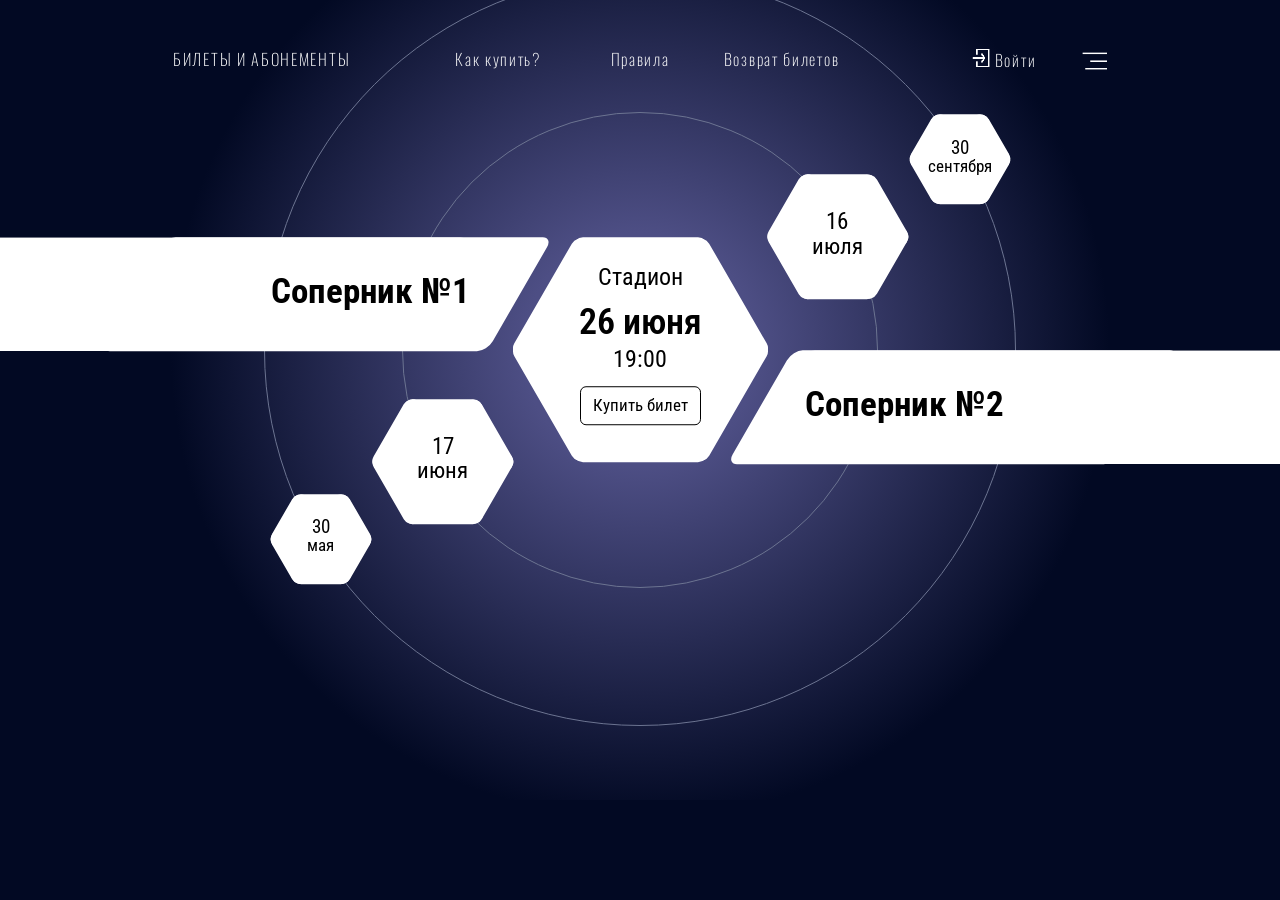
==== commit 8b421706: "fix hex content for function changeHexContent" ====
--- a/index.html
+++ b/index.html
@@ -31,7 +31,9 @@
             <li class="hex__item hex__item--mini hex__item--mini--right">
                 <div class="hex__content">
                     <a href="#" class="hex__link">
+                        <p class="text hex__text hex__location hidden">Стадион</p>
                         <h2 class="hex__date hex__date--full hidden">30 сентября</h2>
+                        <p class="text hex__text hex__time hidden">23:00</p>
                         <h2 class="hex__date hex__date--day">30</h2>
                         <p class="text hex__text hex__date hex__date--month">сентября</p>
                         <button class="button button--buy hidden">Купить билет</button>
@@ -41,7 +43,9 @@
             <li class="hex__item hex__item--medium hex__item--medium--right">
                 <div class="hex__content">
                     <a href="#" class="hex__link">
+                        <p class="text hex__text hex__location hidden">Стадион</p>
                         <h2 class="hex__date hex__date--full hidden">16 июля</h2>
+                        <p class="text hex__text hex__time hidden">11:00</p>
                         <h2 class="hex__date hex__date--day">16</h2>
                         <p class="text hex__text hex__date hex__date--month">июля</p>
                         <button class="button button--buy hidden">Купить билет</button>
@@ -59,10 +63,10 @@
                 <div class="hex__content">
                     <a href="#" class="hex__link">
                         <p class="text hex__text hex__location">Стадион</p>
+                        <h2 class="hex__date hex__date--full">26 июня</h2>
+                        <p class="text hex__text hex__time">19:00</p>
                         <h2 class="hex__date hex__date--day hidden">26</h2>
                         <p class="text hex__text hex__date hex__date--month hidden">июня</p>
-                        <h2 class="hex__date hex__date--full">26 июня</h2>
-                        <p class="text hex__text hex__time">19:00</p>
                         <button class="button button--buy">Купить билет</button>
                     </a>
                 </div>
@@ -77,7 +81,9 @@
             <li class="hex__item hex__item--medium hex__item--medium--left">
                 <div class="hex__content">
                     <a href="#" class="hex__link">
+                        <p class="text hex__text hex__location hidden">Стадион</p>
                         <h2 class="hex__date hex__date--full hidden">17 июня</h2>
+                        <p class="text hex__text hex__time hidden">21:00</p>
                         <h2 class="hex__date hex__date--day">17</h2>
                         <p class="text hex__text hex__date hex__date--month">июня</p>
                         <button class="button button--buy hidden">Купить билет</button>
@@ -87,7 +93,9 @@
             <li class="hex__item hex__item--mini hex__item--mini--left">
                 <div class="hex__content">
                     <a href="#" class="hex__link">
+                        <p class="text hex__text hex__location hidden">Стадион</p>
                         <h2 class="hex__date hex__date--full hidden">30 мая</h2>
+                        <p class="text hex__text hex__time hidden">13:00</p>
                         <h2 class="hex__date hex__date--day">30</h2>
                         <p class="text hex__text hex__date hex__date--month">мая</p>
                         <button class="button button--buy hidden">Купить билет</button>
--- a/style.css
+++ b/style.css
@@ -403,6 +403,7 @@
 .hex__link {
   display: flex;
   flex-direction: column;
+  align-items: center;
 
   height: inherit;
   width: inherit;
@@ -478,6 +479,10 @@
   font-size: 1.24rem;
 }
 
+.hex__item--mini .hex__date--month {
+  font-size: 1.1rem;
+}
+
 .hex__item--medium .hex__date {
   font-weight: 400;
   font-size: 1.5rem;
